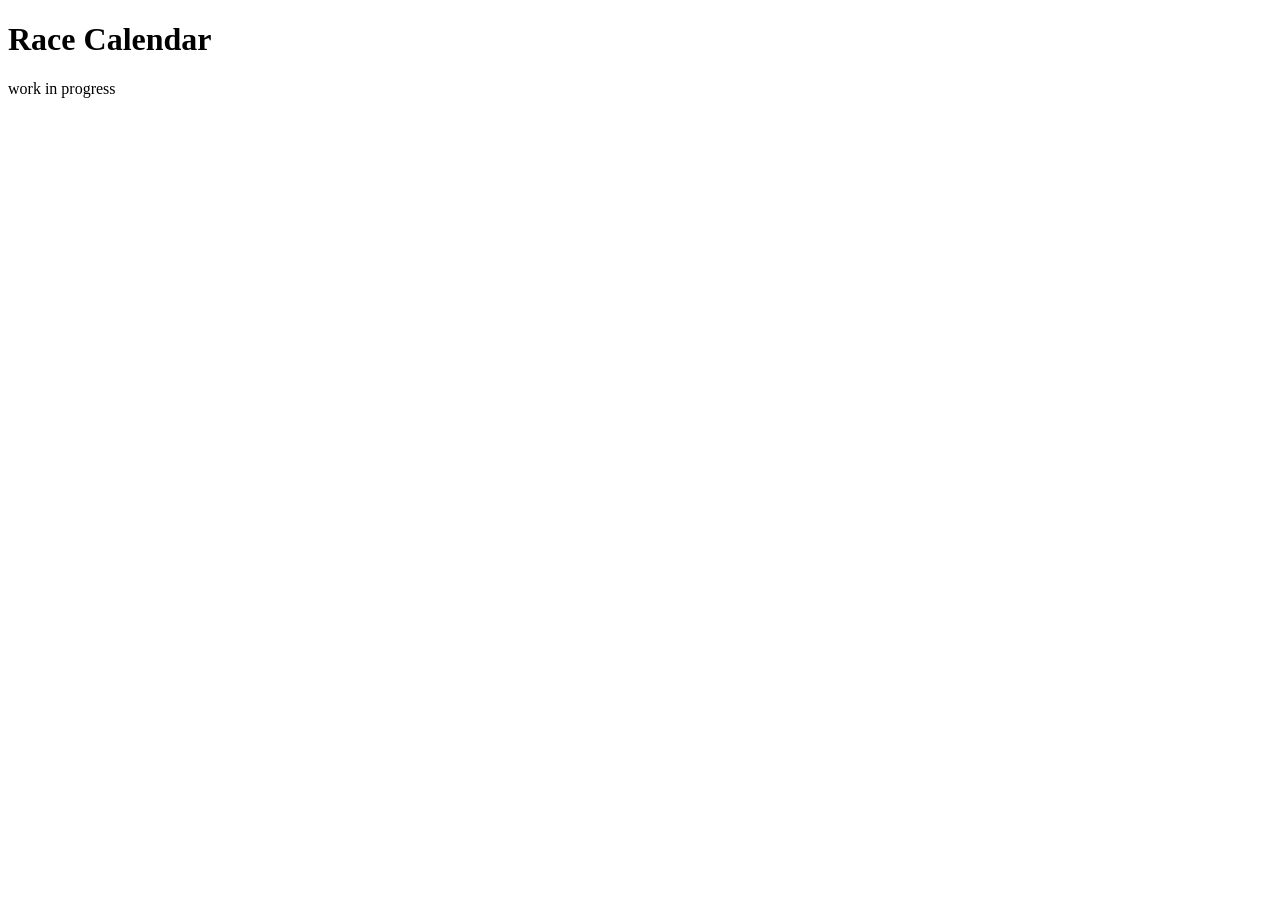
==== Website/index.html @ 348cb551 "Cleaned up repository" ====
<!doctype html>
<html lang="en">
  <head>
    <meta charset="UTF-8" />
    <meta name="viewport" content="width=device-width, initial-scale=1.0" />
    <title>Race Calendar</title>
  </head>
  <body>
    <h1>Race Calendar</h1>
    <p>work in progress</p>
  </body>
</html>
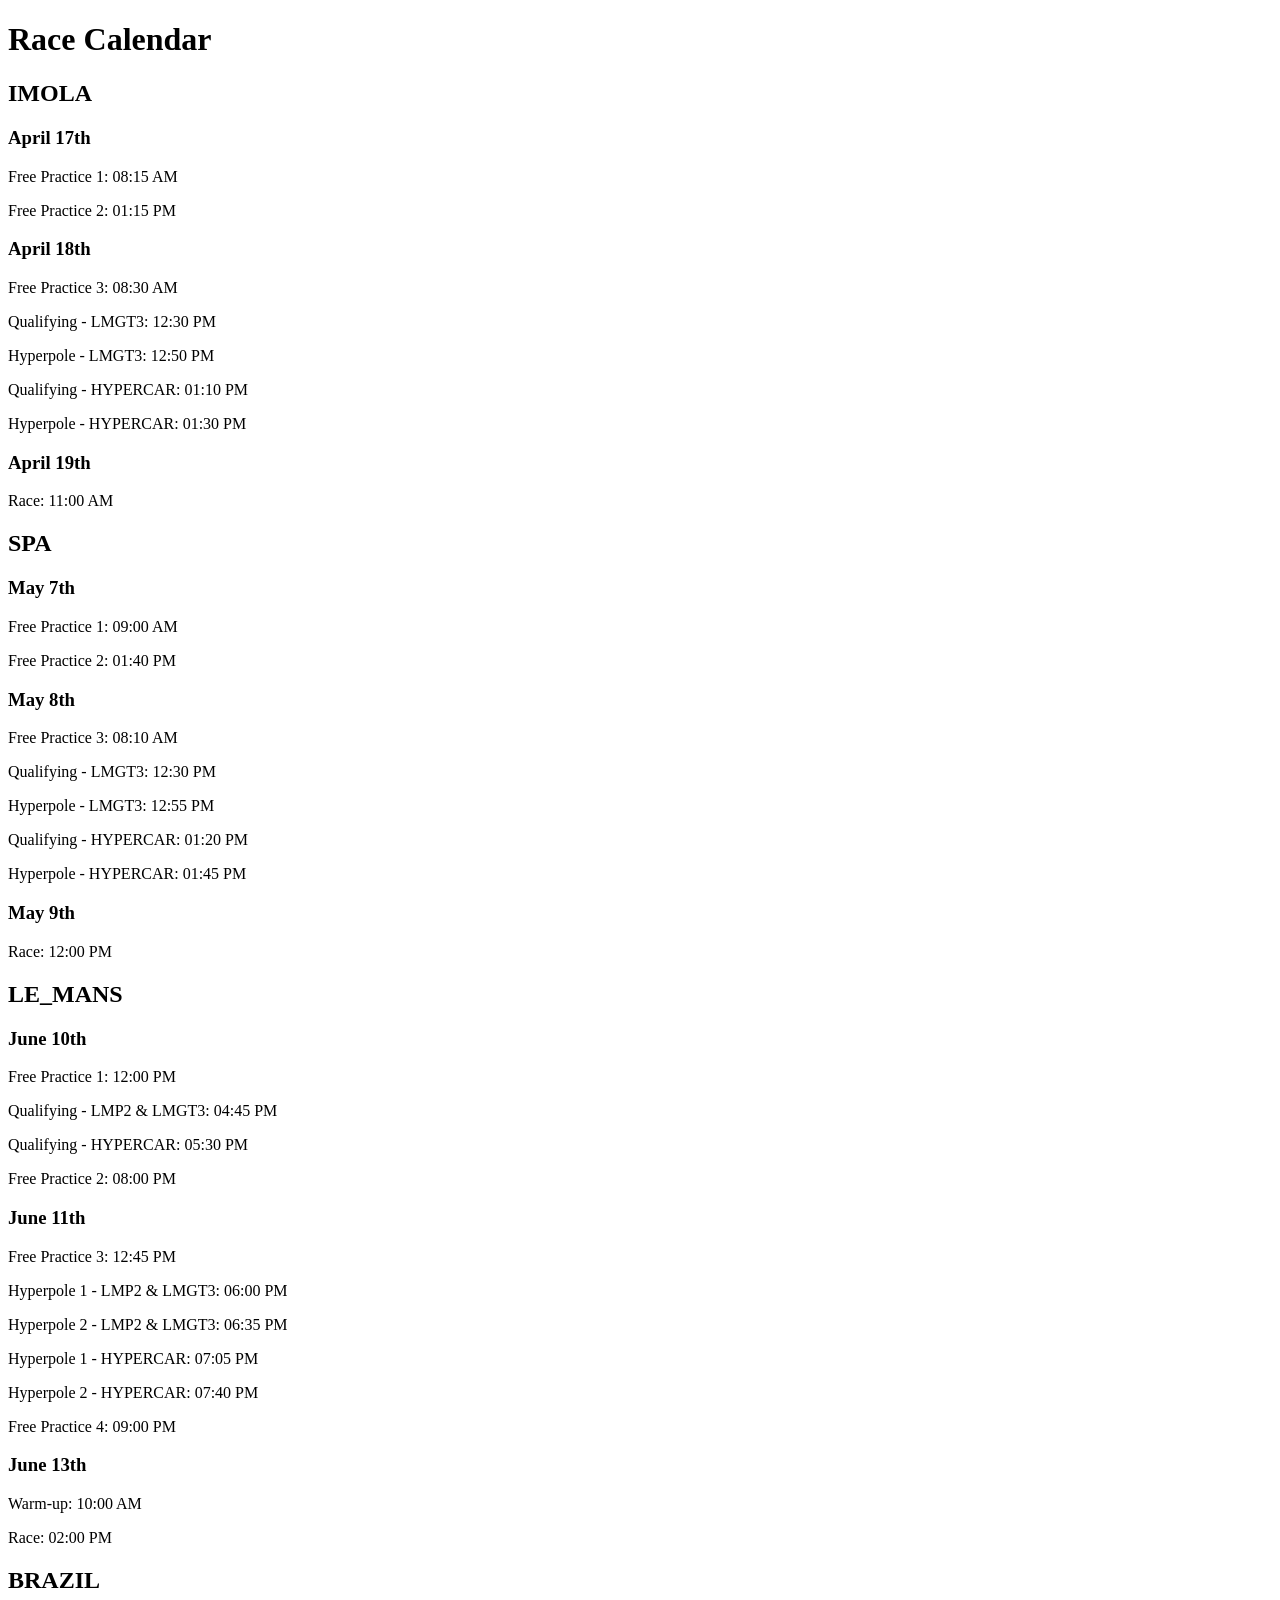
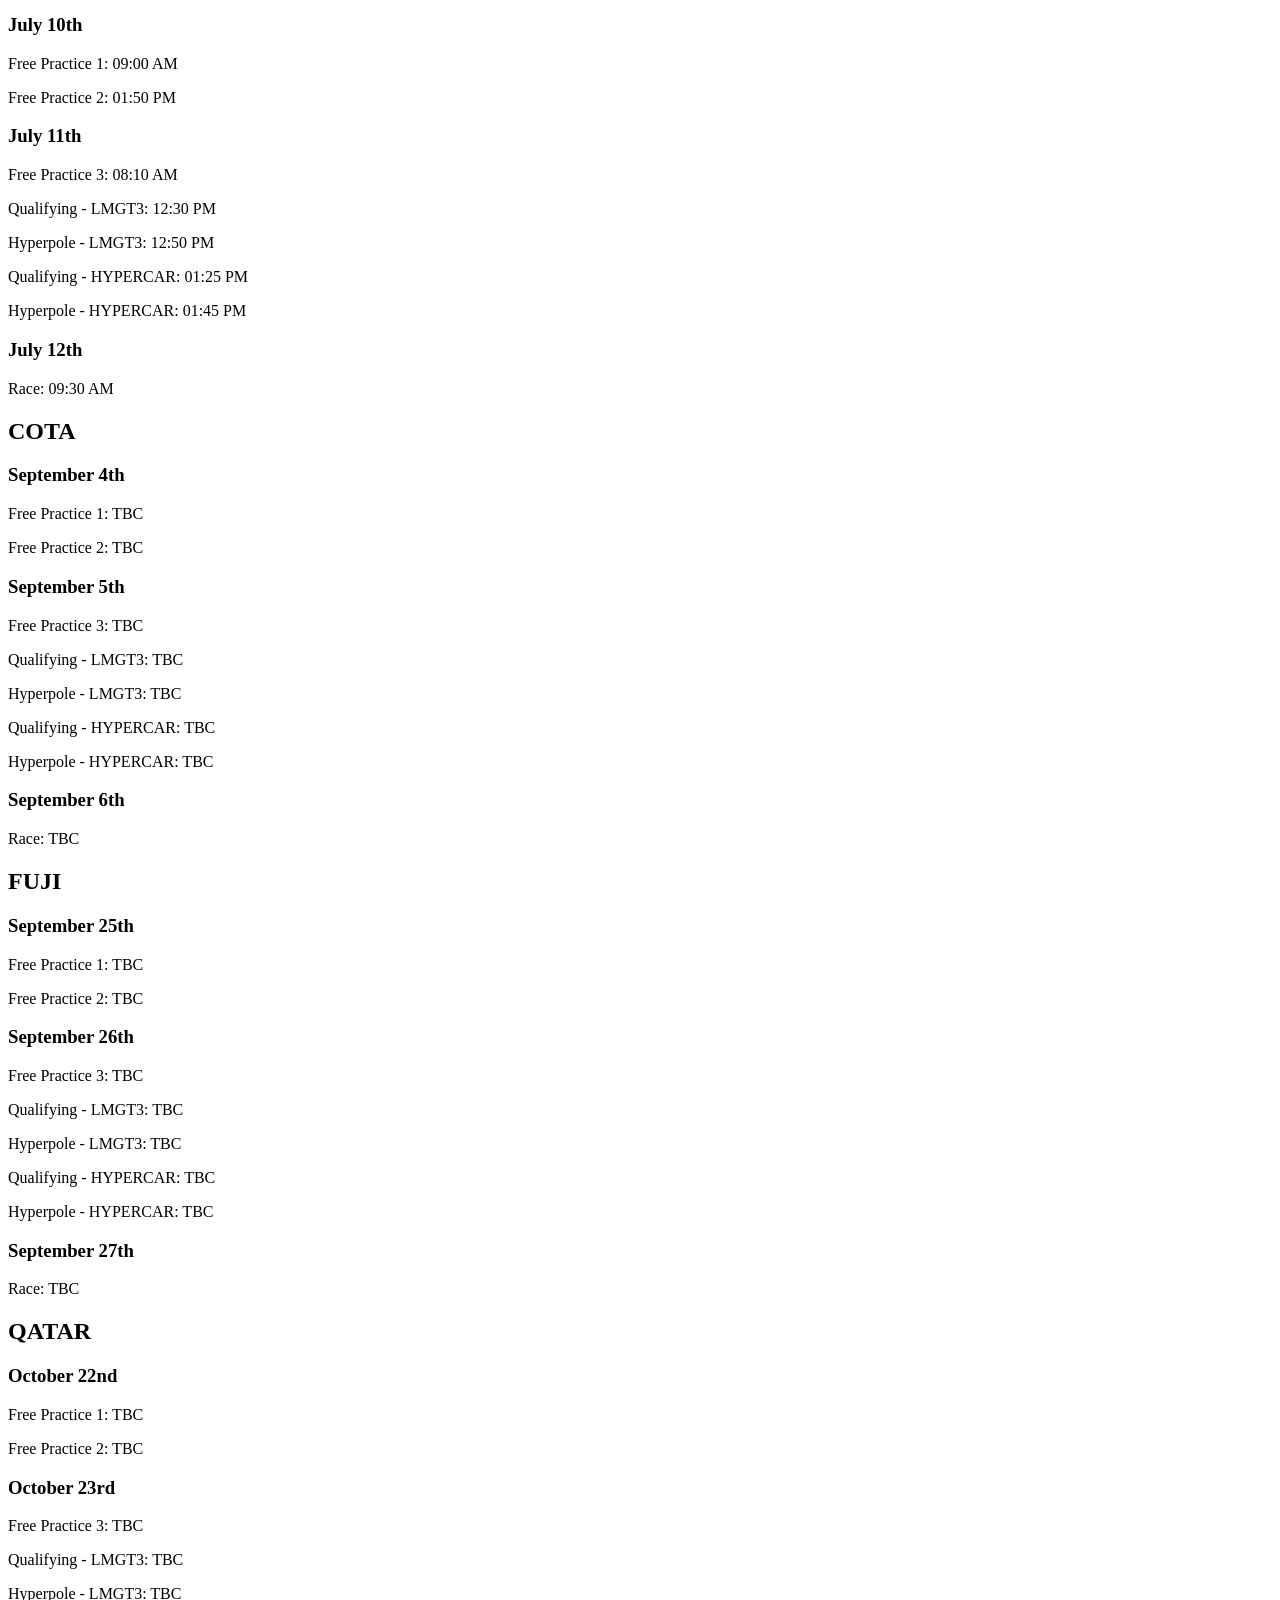
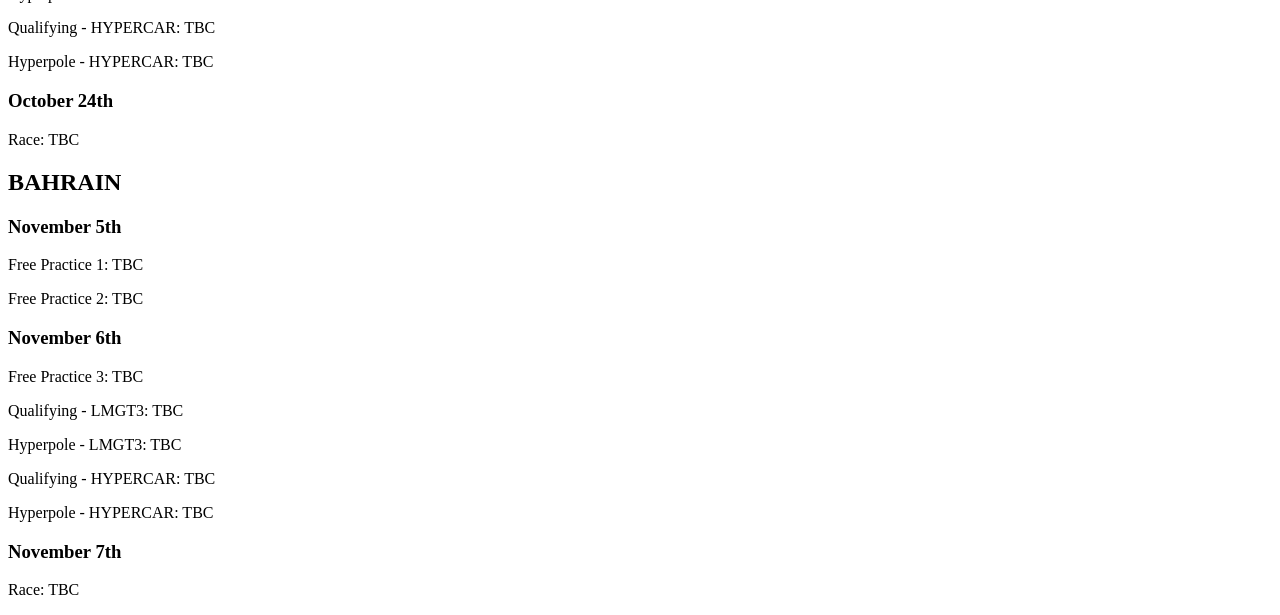
==== commit 28b5b01a: "Started making website" ====
--- a/Website/index.html
+++ b/Website/index.html
@@ -3,10 +3,12 @@
   <head>
     <meta charset="UTF-8" />
     <meta name="viewport" content="width=device-width, initial-scale=1.0" />
+    <link rel="stylesheet" href="style.css" />
     <title>Race Calendar</title>
   </head>
   <body>
     <h1>Race Calendar</h1>
-    <p>work in progress</p>
+    <div id="schedule-container"></div>
+    <script src="script.js"></script>
   </body>
 </html>
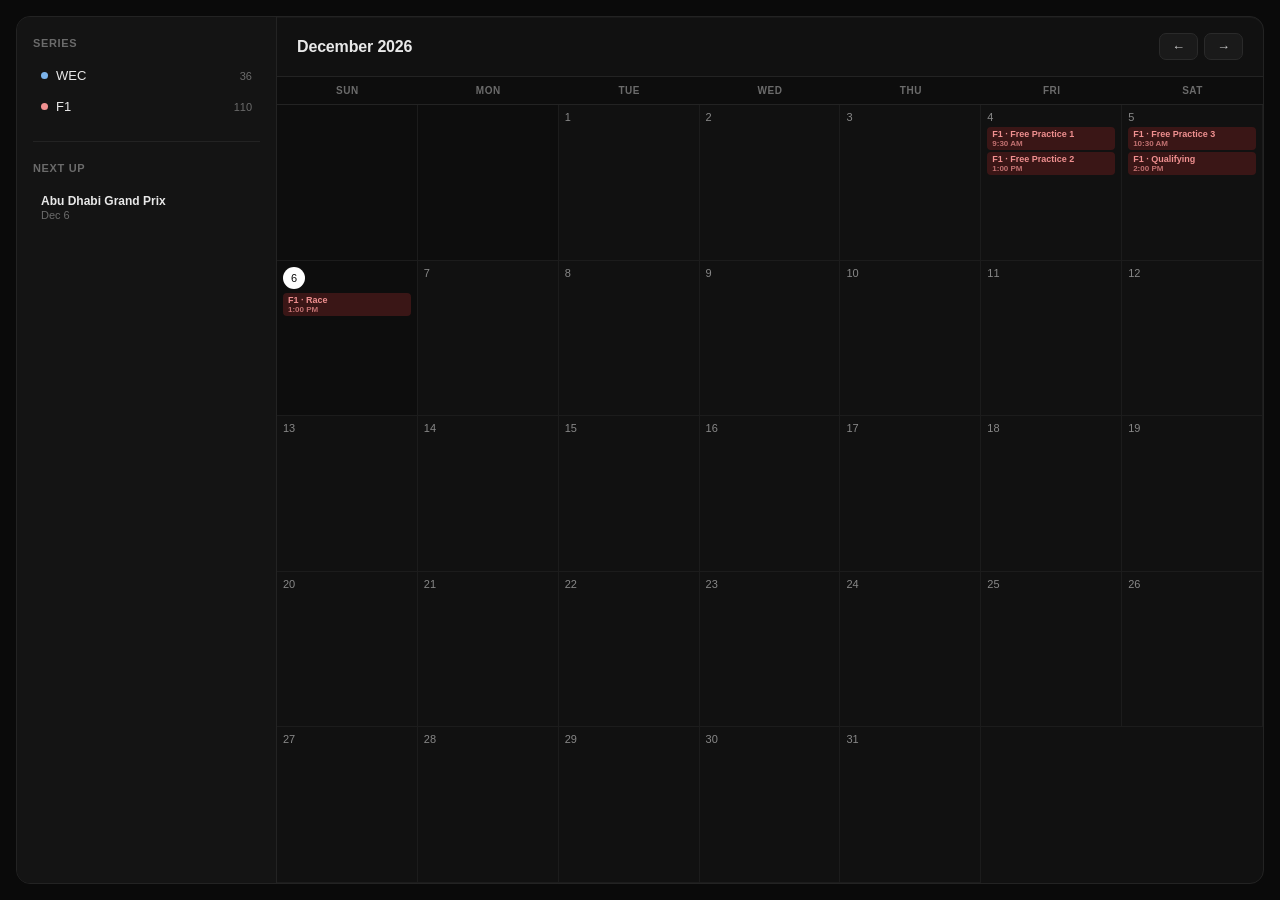
==== commit 56df4e4e: "Added functional website" ====
--- a/Website/index.html
+++ b/Website/index.html
@@ -7,8 +7,31 @@
     <title>Race Calendar</title>
   </head>
   <body>
-    <h1>Race Calendar</h1>
-    <div id="schedule-container"></div>
+    <div class="app">
+      <div class="sidebar">
+        <div class="sidebar-title">Series</div>
+        <div id="series-list"></div>
+
+        <div class="divider"></div>
+
+        <div class="sidebar-title">Next up</div>
+        <div id="upcoming-list"></div>
+      </div>
+
+      <div class="main">
+        <div class="main-header">
+          <div class="month-title" id="month-title">Loading...</div>
+          <div class="nav-btns">
+            <button id="prev-btn">←</button>
+            <button id="next-btn">→</button>
+          </div>
+        </div>
+
+        <div class="weekdays" id="weekdays"></div>
+        <div class="grid" id="calendar-grid"></div>
+      </div>
+    </div>
+
     <script src="script.js"></script>
   </body>
 </html>
--- a/Website/style.css
+++ b/Website/style.css
@@ -0,0 +1,301 @@
+/* ===== RESET & BASE ===== */
+* {
+    box-sizing: border-box;
+    margin: 0;
+    padding: 0;
+}
+
+html, body {
+    height: 100%;
+}
+
+body {
+    font-family: -apple-system, BlinkMacSystemFont, "Segoe UI", sans-serif;
+    background: #0a0a0a;
+    color: #e8e8e8;
+    padding: 16px;
+    -webkit-font-smoothing: antialiased;
+    min-height: 100vh;
+    display: flex;
+    flex-direction: column;
+}
+
+.app {
+    display: grid;
+    grid-template-columns: 260px 1fr;
+    border: 1px solid #232323;
+    border-radius: 14px;
+    overflow: hidden;
+    width: 100%;
+    flex: 1;
+    background: #111;
+    box-shadow: 0 1px 0 rgba(255, 255, 255, 0.03) inset;
+}
+
+.main {
+    display: flex;
+    flex-direction: column;
+}
+
+.grid {
+    display: grid;
+    grid-template-columns: repeat(7, 1fr);
+    grid-template-rows: repeat(5, 1fr);
+    flex: 1;
+}
+
+/* ===== SIDEBAR ===== */
+.sidebar {
+    border-right: 1px solid #232323;
+    background: #141414;
+    padding: 20px 16px;
+}
+
+.sidebar-title {
+    font-size: 11px;
+    font-weight: 600;
+    color: #6b6b6b;
+    text-transform: uppercase;
+    letter-spacing: 0.06em;
+    margin-bottom: 12px;
+}
+
+.divider {
+    height: 1px;
+    background: #232323;
+    margin: 20px 0;
+}
+
+.series-item {
+    display: flex;
+    align-items: center;
+    gap: 8px;
+    padding: 7px 8px;
+    border-radius: 7px;
+    margin-bottom: 2px;
+    cursor: pointer;
+    transition: background 0.15s ease;
+}
+
+.series-item:hover {
+    background: #1d1d1d;
+}
+
+.dot {
+    width: 7px;
+    height: 7px;
+    border-radius: 50%;
+    flex-shrink: 0;
+}
+
+.series-name {
+    font-size: 13px;
+    font-weight: 500;
+}
+
+.series-count {
+    font-size: 11px;
+    color: #6b6b6b;
+    margin-left: auto;
+}
+
+.mini-event {
+    padding: 8px;
+    border-radius: 8px;
+    margin-bottom: 4px;
+    cursor: pointer;
+    transition: background 0.15s ease;
+}
+
+.mini-event:hover {
+    background: #1d1d1d;
+}
+
+.mini-name {
+    font-size: 12px;
+    font-weight: 600;
+    margin-bottom: 1px;
+}
+
+.mini-date {
+    font-size: 11px;
+    color: #6b6b6b;
+}
+
+/* ===== MAIN CALENDAR AREA ===== */
+.main-header {
+    display: flex;
+    align-items: center;
+    justify-content: space-between;
+    padding: 16px 20px;
+    border-bottom: 1px solid #232323;
+}
+
+.month-title {
+    font-size: 16px;
+    font-weight: 600;
+    letter-spacing: -0.01em;
+}
+
+.nav-btns {
+    display: flex;
+    gap: 6px;
+}
+
+.nav-btns button {
+    background: #1a1a1a;
+    border: 1px solid #2a2a2a;
+    border-radius: 7px;
+    padding: 5px 12px;
+    font-size: 13px;
+    color: #ccc;
+    cursor: pointer;
+    transition: background 0.15s ease, border-color 0.15s ease;
+}
+
+.nav-btns button:hover {
+    background: #232323;
+    border-color: #333;
+}
+
+.nav-btns button:active {
+    transform: scale(0.97);
+}
+
+.weekdays {
+    display: grid;
+    grid-template-columns: repeat(7, 1fr);
+    border-bottom: 1px solid #232323;
+    background: #0d0d0d;
+}
+
+.weekday {
+    padding: 8px 0;
+    text-align: center;
+    font-size: 10px;
+    font-weight: 600;
+    color: #6b6b6b;
+    text-transform: uppercase;
+    letter-spacing: 0.05em;
+}
+
+
+.cell {
+    min-height: 0;
+    padding: 6px;
+    border-right: 1px solid #1c1c1c;
+    border-bottom: 1px solid #1c1c1c;
+    transition: background 0.15s ease;
+}
+
+.cell:hover {
+    background: #141414;
+}
+
+.cell.empty {
+    background: #0d0d0d;
+}
+
+.cell.empty:hover {
+    background: #0d0d0d;
+}
+
+.cell.today {
+    background: #0d0d0d;
+}
+
+.day-num {
+    font-size: 11px;
+    color: #888;
+    margin-bottom: 4px;
+    font-weight: 500;
+}
+
+.day-num.today {
+    background: #ffffff;
+    color: #0d0d0d;
+    width: 22px;
+    height: 22px;
+    border-radius: 50%;
+    display: flex;
+    align-items: center;
+    justify-content: center;
+}
+
+.event {
+    font-size: 9px;
+    font-weight: 600;
+    padding: 2px 5px;
+    border-radius: 4px;
+    margin-bottom: 2px;
+    white-space: nowrap;
+    overflow: hidden;
+    text-overflow: ellipsis;
+    cursor: pointer;
+    transition: opacity 0.15s ease;
+}
+
+.event-time {
+    font-size: 8px;
+    opacity: 0.75;
+    display: block;
+}
+
+.event:hover {
+    opacity: 0.8;
+}
+
+.event-wec {
+    background: #16283c;
+    color: #7bb3ea;
+}
+
+.event-f1 {
+    background: #3a1616;
+    color: #f09090;
+}
+
+/* ===== RESPONSIVE: MOBILE ===== */
+@media (max-width: 700px) {
+    body {
+        padding: 8px;
+    }
+
+    .app {
+        grid-template-columns: 1fr;
+        max-width: 100%;
+        border-radius: 10px;
+    }
+
+    .sidebar {
+        border-right: none;
+        border-bottom: 1px solid #232323;
+        padding: 14px;
+    }
+
+    .main-header {
+        padding: 12px 14px;
+    }
+
+    .month-title {
+        font-size: 14px;
+    }
+
+    .cell {
+        min-height: 56px;
+        padding: 4px;
+    }
+
+    .day-num {
+        font-size: 10px;
+    }
+
+    .event {
+        font-size: 8px;
+        padding: 1px 3px;
+    }
+
+    .weekday {
+        font-size: 9px;
+    }
+}
